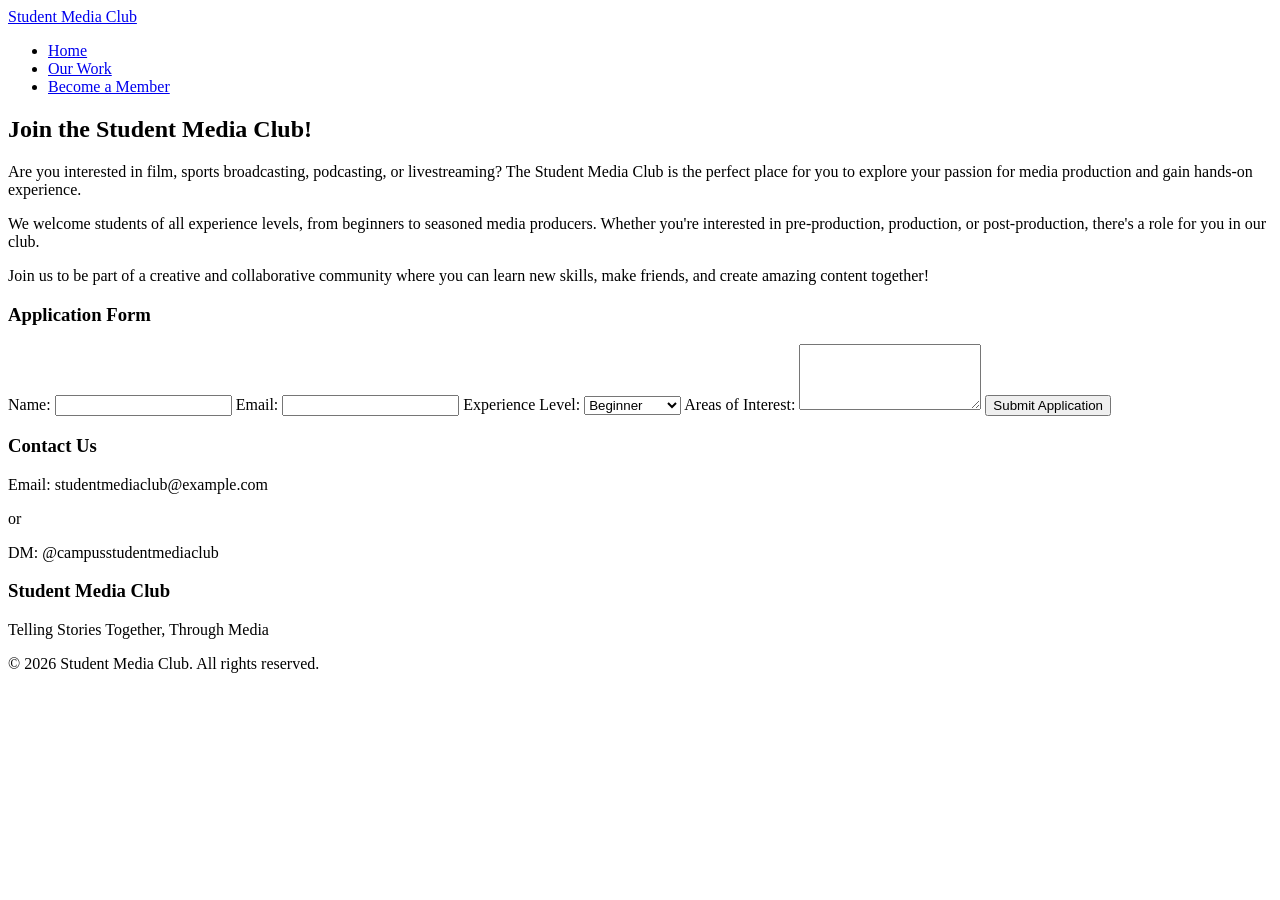
==== recruitment.html @ 14876620 "Update and rename recruits.html to recruitment.html" ====
<!-- Form Page -->
<!DOCTYPE html>
<html lang="en-ca">

  <head>
    <meta charset="utf-8" />
    <title>Student Media Club Recruitment</title>
    <link rel="stylesheet" href="style.css" />
  </head>

  <body>
    <header>
      <div id="logo"><a href="home.html">Student Media Club</a></div>
      <nav>
        <ul>
          <li><a href="home.html">Home</a></li>
          <li><a href="work.html">Our Work</a></li>
          <li><a href="recruitment.html">Become a Member</a></li>
        </ul>
      </nav>
    </header>

    <main>

      <!-- Recruitment Section -->
      <section class="recruitment">
        <h2>Join the Student Media Club!</h2>
        <p>Are you interested in film, sports broadcasting, podcasting, or livestreaming? 
          The Student Media Club is the perfect place for you to explore your passion for media production and gain hands-on experience.</p>
        <p>We welcome students of all experience levels, from beginners to seasoned media producers. 
          Whether you're interested in pre-production, production, or post-production, there's a role for you in our club.</p>
        <p>Join us to be part of a creative and collaborative community where you can learn new skills, make friends, and create amazing content together!</p>
        </section>  

        <section class="application form">
        <h3>Application Form</h3>
        <form action="submit_application.html" method="post">
          <label for="name">Name:</label>
          <input type="text" id="name" name="name" required />

          <label for="email">Email:</label>
          <input type="email" id="email" name="email" required />

          <label for="experience">Experience Level:</label>
          <select id="experience" name="experience">
            <option value="beginner">Beginner</option>
            <option value="intermediate">Intermediate</option>
            <option value="advanced">Advanced</option>
          </select>

          <label for="interests">Areas of Interest:</label>
          <textarea id="interests" name="interests" rows="4"></textarea>

          <button type="submit">Submit Application</button>
        </form>
      </section>

        <!-- Contact Information -->
        <section class="contact">
        <div class="contact-info">
          <h3>Contact Us</h3>
          <p>Email: studentmediaclub@example.com</p><p>or</p><p>DM: @campusstudentmediaclub</p>
        </div>
      </section>

    <footer>
      <h3 class="logo">Student Media Club</h3>
      <p class="footer-text">Telling Stories Together, Through Media</p>
      <p>&copy; 2026 Student Media Club. All rights reserved.</p>
    </footer>

    </main>
  </body>
</html>
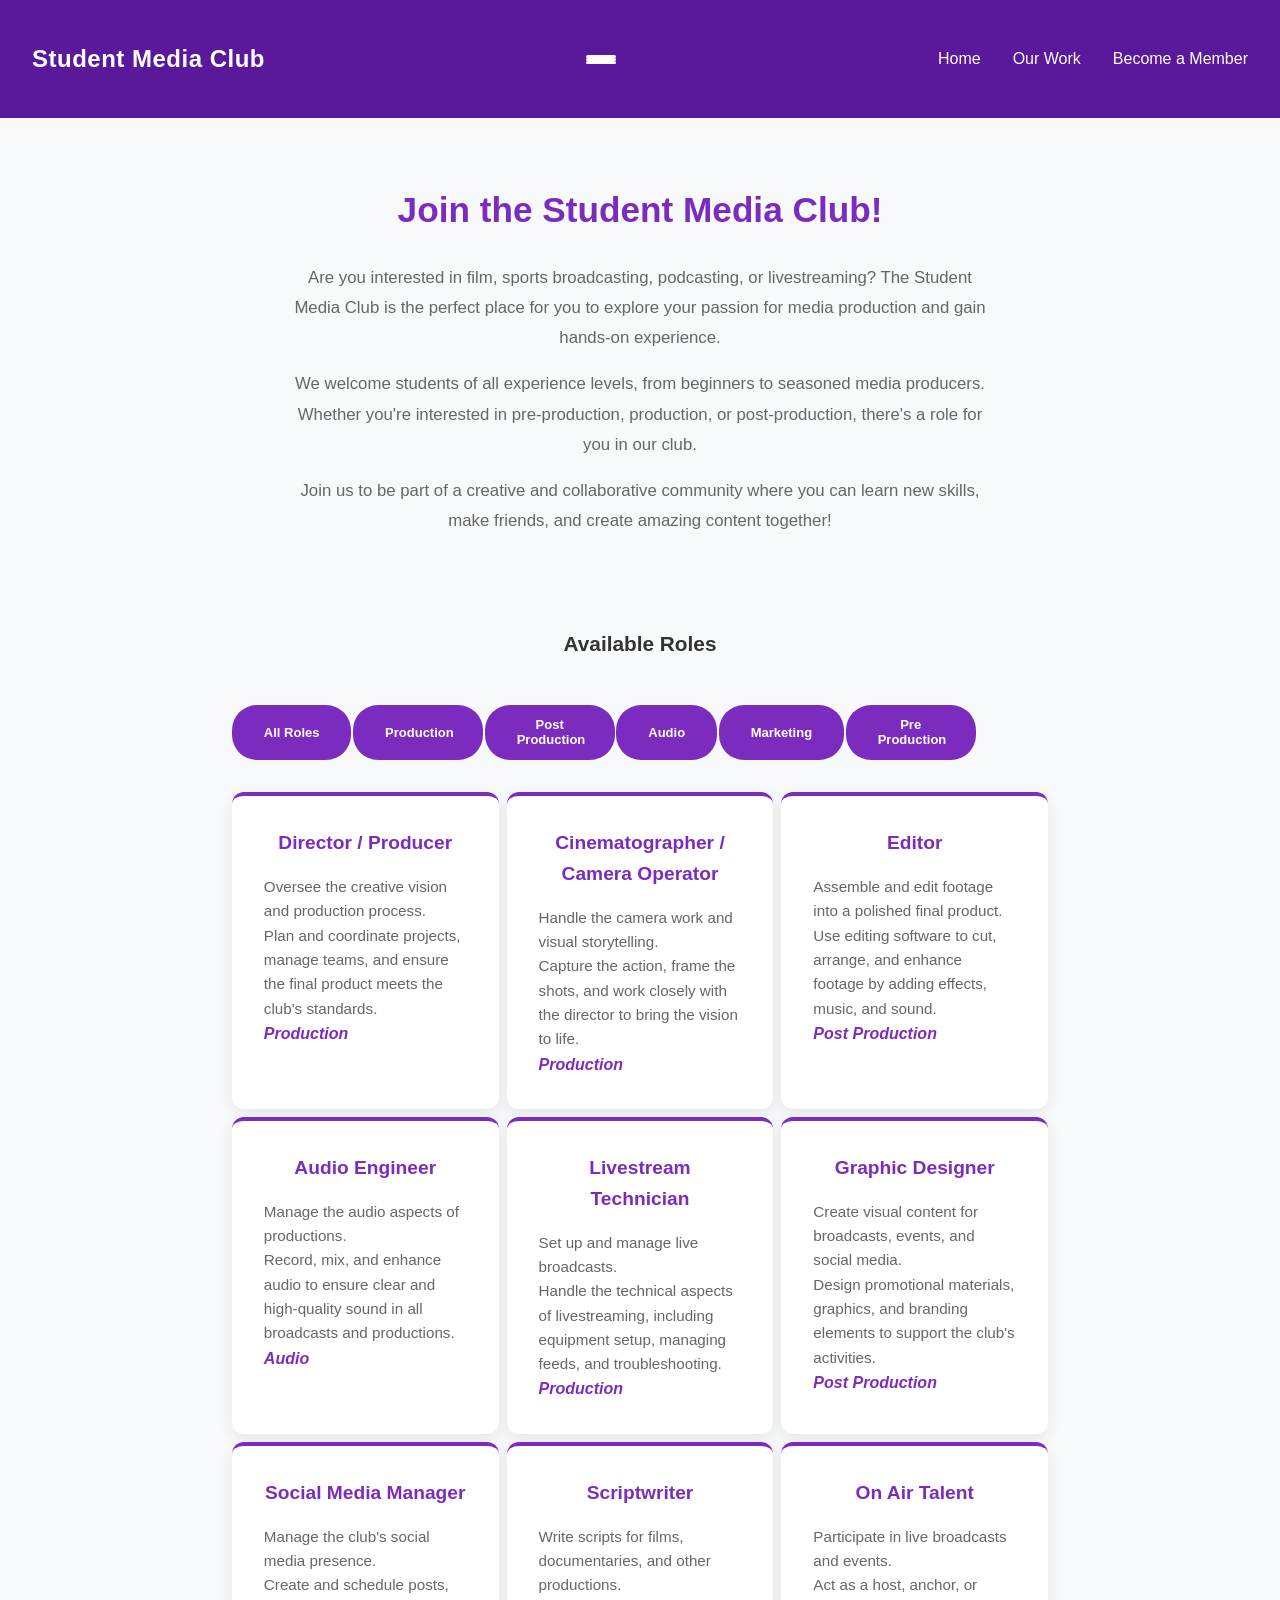
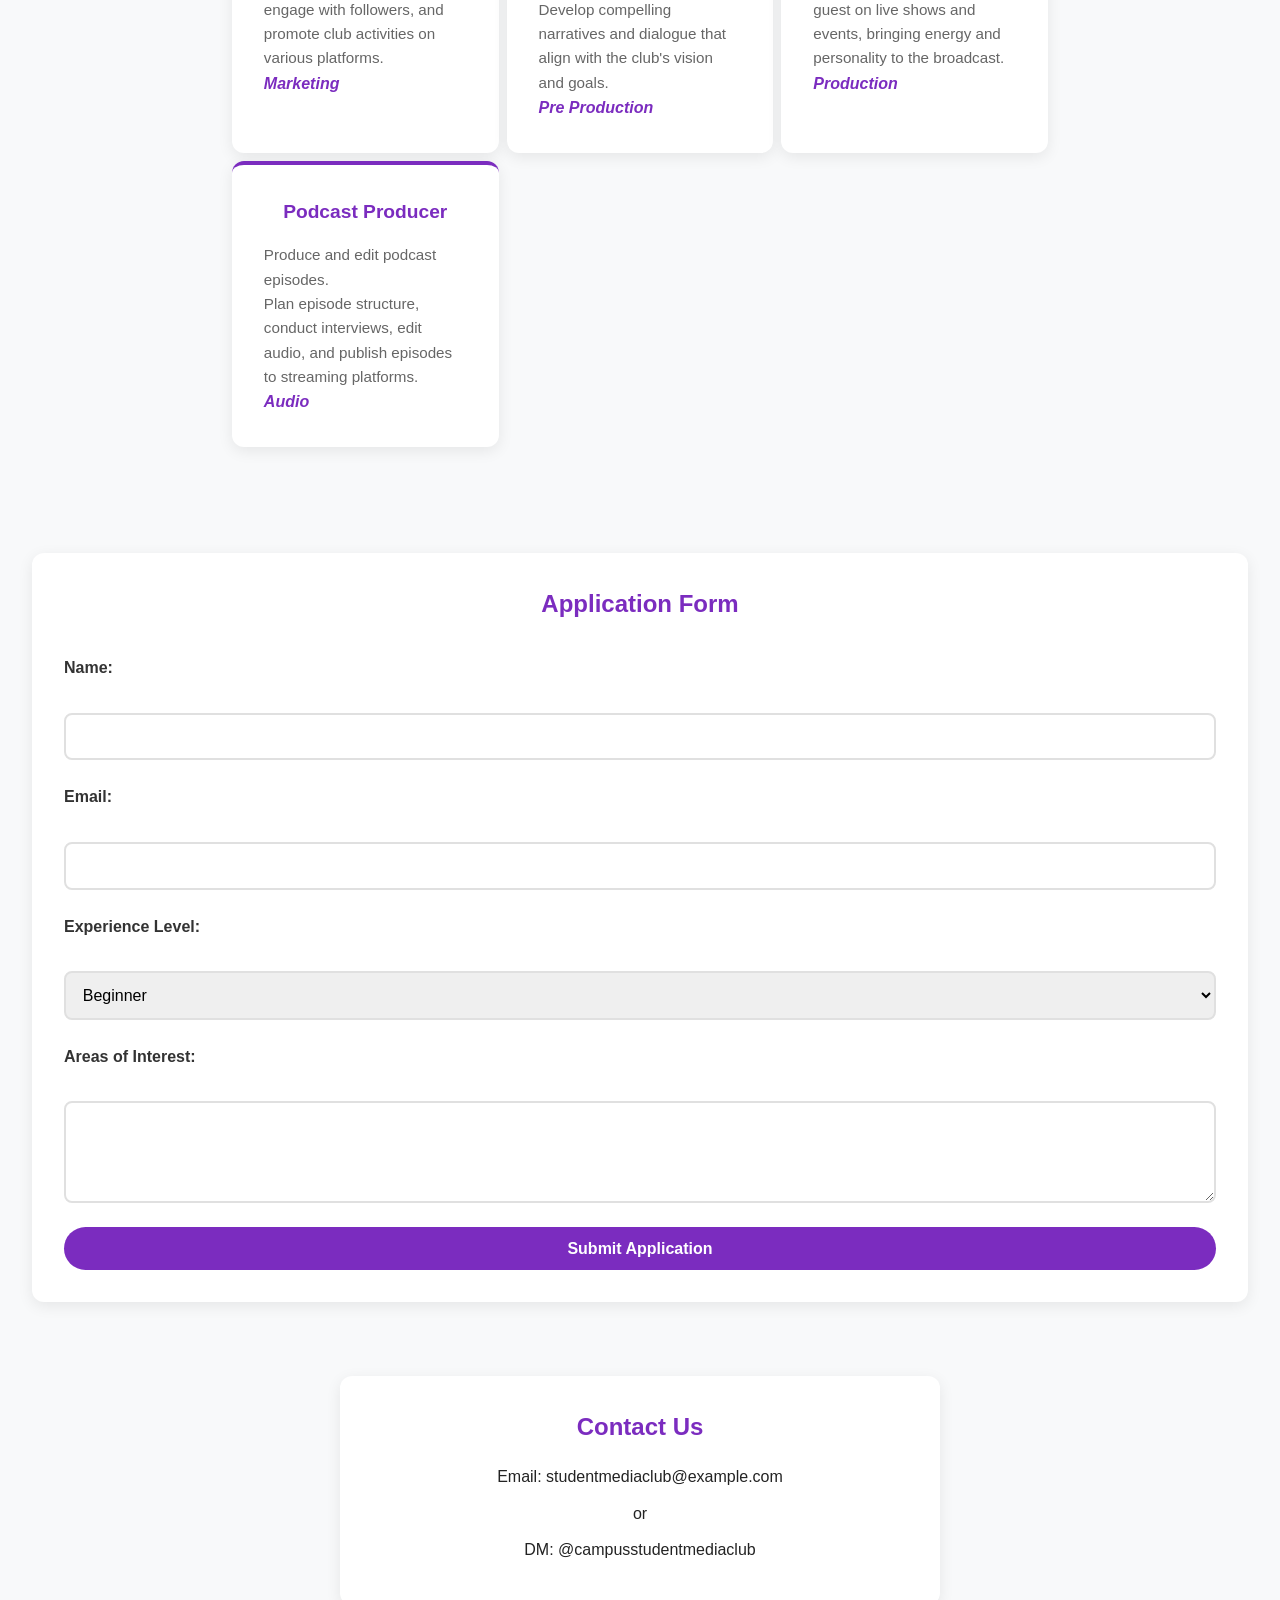
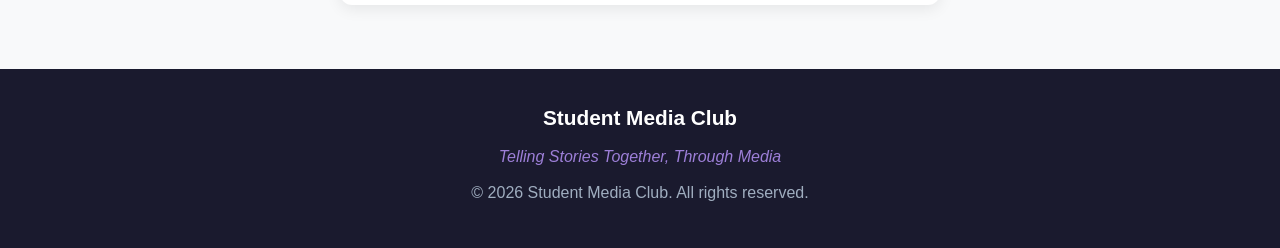
==== commit 732bed97: "added nav menu toggle, form validation, dynamic roles, tabs, back-to-top, and quote API: accessible " ====
--- a/recruitment.html
+++ b/recruitment.html
@@ -1,74 +1,94 @@
-<!-- Form Page -->
-<!DOCTYPE html>
-<html lang="en-ca">
-
-  <head>
-    <meta charset="utf-8" />
-    <title>Student Media Club Recruitment</title>
-    <link rel="stylesheet" href="style.css" />
-  </head>
-
-  <body>
-    <header>
-      <div id="logo"><a href="home.html">Student Media Club</a></div>
-      <nav>
-        <ul>
-          <li><a href="home.html">Home</a></li>
-          <li><a href="work.html">Our Work</a></li>
-          <li><a href="recruitment.html">Become a Member</a></li>
-        </ul>
-      </nav>
-    </header>
-
-    <main>
-
-      <!-- Recruitment Section -->
-      <section class="recruitment">
-        <h2>Join the Student Media Club!</h2>
-        <p>Are you interested in film, sports broadcasting, podcasting, or livestreaming? 
-          The Student Media Club is the perfect place for you to explore your passion for media production and gain hands-on experience.</p>
-        <p>We welcome students of all experience levels, from beginners to seasoned media producers. 
-          Whether you're interested in pre-production, production, or post-production, there's a role for you in our club.</p>
-        <p>Join us to be part of a creative and collaborative community where you can learn new skills, make friends, and create amazing content together!</p>
-        </section>  
-
-        <section class="application form">
-        <h3>Application Form</h3>
-        <form action="submit_application.html" method="post">
-          <label for="name">Name:</label>
-          <input type="text" id="name" name="name" required />
-
-          <label for="email">Email:</label>
-          <input type="email" id="email" name="email" required />
-
-          <label for="experience">Experience Level:</label>
-          <select id="experience" name="experience">
-            <option value="beginner">Beginner</option>
-            <option value="intermediate">Intermediate</option>
-            <option value="advanced">Advanced</option>
-          </select>
-
-          <label for="interests">Areas of Interest:</label>
-          <textarea id="interests" name="interests" rows="4"></textarea>
-
-          <button type="submit">Submit Application</button>
-        </form>
-      </section>
-
-        <!-- Contact Information -->
-        <section class="contact">
-        <div class="contact-info">
-          <h3>Contact Us</h3>
-          <p>Email: studentmediaclub@example.com</p><p>or</p><p>DM: @campusstudentmediaclub</p>
-        </div>
-      </section>
-
-    <footer>
-      <h3 class="logo">Student Media Club</h3>
-      <p class="footer-text">Telling Stories Together, Through Media</p>
-      <p>&copy; 2026 Student Media Club. All rights reserved.</p>
-    </footer>
-
-    </main>
-  </body>
-</html>
+<!--  AI was used, in part, to create this code. The code itself was made mostly by a human. 
+All comments including this one were written by a human. -->
+<!-- Form Page -->
+<!DOCTYPE html>
+<html lang="en-ca">
+
+  <head>
+    <meta name="viewport" content="width=device-width, initial-scale=1.0" charset="utf-8" />
+    <title>Student Media Club Recruitment</title>
+    <link rel="stylesheet" href="style.css" />
+  </head>
+
+  <body>
+    <header>
+      <div id="logo"><a href="home.html">Student Media Club</a></div>
+
+      <!-- Hamburger Button -->
+      <button class="hamburger" id="hamburger" aria-label="Toggle navigation" aria-expanded="false">
+        <span class="bar"></span>
+        <span class="bar"></span>
+        <span class="bar"></span>
+      </button>
+
+      <nav id="nav-menu" class="nav-menu">
+        <ul>
+          <li><a href="home.html">Home</a></li>
+          <li><a href="work.html">Our Work</a></li>
+          <li><a href="recruitment.html">Become a Member</a></li>
+        </ul>
+      </nav>
+    </header>
+
+    <main>
+
+      <!-- Recruitment Section -->
+      <section class="recruitment">
+        <h2>Join the Student Media Club!</h2>
+        <p>Are you interested in film, sports broadcasting, podcasting, or livestreaming? 
+          The Student Media Club is the perfect place for you to explore your passion for media production and gain hands-on experience.</p>
+        <p>We welcome students of all experience levels, from beginners to seasoned media producers. 
+          Whether you're interested in pre-production, production, or post-production, there's a role for you in our club.</p>
+        <p>Join us to be part of a creative and collaborative community where you can learn new skills, make friends, and create amazing content together!</p>
+        </section>  
+
+        <section class="roles-section">
+          <h3>Available Roles</h3>
+          <div class="role-cards">
+            <div class="role-filter-btns"id="role-filters"></div>
+            <div id="dynamic-roles" class="available-roles"></div>
+          </div>
+        </section>
+
+        <section class="application-form">
+        <h3>Application Form</h3>
+        <form id="application-form" action="submit_application.html" method="post">
+          <label for="name">Name:</label>
+          <input type="text" id="name" name="name" required />
+
+          <label for="email">Email:</label>
+          <input type="email" id="email" name="email" required />
+
+          <label for="experience">Experience Level:</label>
+          <select id="experience" name="experience">
+            <option value="beginner">Beginner</option>
+            <option value="intermediate">Intermediate</option>
+            <option value="advanced">Advanced</option>
+          </select>
+
+          <label for="interests">Areas of Interest:</label>
+          <textarea id="interests" name="interests" rows="4"></textarea>
+
+          <button type="submit">Submit Application</button>
+        </form>
+      </section>
+
+        <!-- Contact Information -->
+      <section class="contact">
+        <div class="contact-info">
+          <h3>Contact Us</h3>
+          <p>Email: studentmediaclub@example.com</p><p>or</p><p>DM: @campusstudentmediaclub</p>
+        </div>
+      </section>
+    </main>
+
+    <footer>
+      <h3 class="logo">Student Media Club</h3>
+      <p class="footer-text">Telling Stories Together, Through Media</p>
+      <p>&copy; 2026 Student Media Club. All rights reserved.</p>
+    </footer>
+        <!-- Back to Top -->
+    <button id="back-to-top">&#8593;</button>
+    <script src="script.js"></script>
+  </body>
+</html>
--- a/style.css
+++ b/style.css
@@ -0,0 +1,1141 @@
+/* AI was used, in part, to create this code. The code itself was made mostly by a human. 
+A human wrote this comment, but some comments were written by and/or with the help of AI*/
+/* ================================================
+  GLOBAL STYLES & RESET
+  ================================================ */
+
+* {
+  margin: 0;
+  padding: 0;
+  box-sizing: border-box;
+}
+
+html {
+  scroll-behavior: smooth;
+  width: auto;
+}
+
+body {
+  font-family: "Segoe UI", "Roboto", "Oxygen", "Ubuntu", "Cantarell", sans-serif;
+  line-height: 1.6;
+  color: #333;
+  background-color: #f8f9fa;
+  width: 100%;
+  border-width: 100%;
+  display: flex;
+  flex-direction: column;
+}
+
+/* ================================================
+  HEADER & NAVIGATION
+  ================================================ */
+
+header {
+  background: #5a189a;
+  color: white;
+  padding: 2.5rem 2rem;
+  display: flex;
+  justify-content: space-between;
+  align-items: center;
+}
+
+#logo {
+  font-size: 1.5rem;
+  font-weight: 700;
+  letter-spacing: 0.5px;
+}
+
+#logo a {
+  color: white;
+  text-decoration: none;
+  transition: opacity 0.3s ease;
+}
+
+#logo a:hover {
+  opacity: 0.8;
+}
+
+header nav ul {
+  list-style: none;
+  display: flex;
+  gap: 2rem;
+}
+
+header nav a {
+  color: white;
+  text-decoration: none;
+  transition: opacity 0.3s ease;
+  position: relative;
+}
+
+header nav a:hover {
+  opacity: 0.8;
+}
+
+header nav a::after {
+  content: '';
+  position: absolute;
+  bottom: -8px;
+  left: 0;
+  width: 0;
+  height: 2px;
+  background-color: white;
+  transition: width 0.3s ease;
+}
+
+header nav a:hover::after {
+  width: 100%;
+}
+
+.hamburger { 
+  flex-direction: column;
+  gap: 5px;
+  background: none;
+  border: none;
+  cursor: pointer;
+  padding: 0.5rem;
+}
+
+.bar {
+  display: block;
+  width: 30px;
+  height: 3px;
+  background-color: white;
+  border-radius: 3px;
+  transition: all 0.3s ease;
+}
+
+.tab {
+  display: none;
+}
+
+.tab.active {
+  display: block;
+}
+
+.tab-button:hover {
+  transform: scale(1.05);
+  border-top: #b799d1;
+}
+
+/* ================================================
+  MAIN CONTENT & LAYOUT
+  ================================================ */
+
+main {
+  max-width: 1280px;
+  margin: 0 auto;
+  padding: 2rem;
+  width: 100%;
+  display: flex;
+  flex-direction: column;
+  gap: 10px;
+  flex: 1;
+  flex-grow: 1;
+}
+
+section {
+  margin: 0;
+  padding: 0;
+}
+
+h1 {
+  font-size: 2.8rem;
+  margin-bottom: 1rem;
+  color: #000000;
+  text-align: center;
+}
+
+h2 {
+  font-size: 2.2rem;
+  margin-bottom: 1rem;
+  color: #2d1b4e;
+}
+
+h3 {
+  font-size: 1.3rem;
+  color: #333;
+  margin-bottom: 0.8rem;
+}
+
+p {
+  color: #232323;
+  line-height: 1.8;
+}
+
+a {
+  color: white;
+}
+
+/* ================================================
+  HERO / WELCOME SECTION
+    ================================================ */
+
+.welcome {
+  display: grid;
+  grid-template-columns: 1.5fr;
+  align-items: center;
+  justify-content: left;
+  gap: 3rem;
+  width: 100%;
+  min-height: 70vh;
+  background: white;
+  padding: 2rem;
+  border-radius: 1.5rem;
+}
+
+.welcome-text {
+  text-align: left;
+}
+
+.welcome-text h2 {
+  font-size: 3rem;
+  margin-bottom: 1.5rem;
+  color: #000000;
+}
+
+.welcome-text p {
+  font-size: 1.1rem;
+  margin-bottom: 1.5rem;
+  line-height: 1.8;
+}
+
+.buttons {
+  display: flex;
+  row-gap: 1rem;
+  column-gap: 0.6rem;
+  margin-bottom: 2rem;
+  flex-wrap: wrap;
+}
+
+.button,
+button {
+  padding: 0.8rem 2rem;
+  border: none;
+  border-radius: 25px;
+  font-size: 1rem;
+  font-weight: 600;
+  color: white;
+  background: #7b2cbf;
+  cursor: pointer;
+  transition: all 0.3s ease;
+  flex-wrap: wrap;
+}
+
+
+  .buttons button a {
+  color: white;
+  text-decoration: none;
+  font-size: clamp(0.5rem, 1rem, 1.5rem);
+}
+
+button:hover {
+  transform: scale(1.05);
+}
+
+button a:hover{
+  color: #b799d1;
+}
+
+.little_infos {
+  display: inline-block;
+  width: 100%;
+}
+
+.little_info {
+  /* display: inline-block; */
+  width: auto;
+  background: #f0ebf8;
+  color: #7b2cbf;
+  padding: 0.5rem 1rem;
+  border-radius: 20px;
+  font-size: 0.9rem;
+  font-weight: 600;
+  margin-bottom: 1.5rem;
+  width: 100%;
+  max-width: 250px;
+}
+
+.image_container {
+  display: flex;
+  flex-direction: column;
+  justify-content: center;
+  align-items: center;
+}
+
+.image_container img {
+  width: 100%;
+  max-width: 1000px;
+  border-radius: 1.5rem;
+  object-fit: cover;
+}
+
+.caption {
+  display: flex;
+  flex-wrap: wrap;
+  justify-content: center;
+  text-align: center;
+  margin-top: 1.5rem;
+  color: #7b2cbf;
+  font-weight: 600;
+  font-size: 0.95rem;
+}
+
+.quote-section {
+  display: flex;
+  flex-direction: column;
+  background: #f0ebf8;
+  padding: 2rem;
+  border-radius: 12px;
+  margin: 2rem 0;
+}
+
+.quote-display {
+  font-style: italic;
+}
+
+.tabs {
+  display: flex;
+  flex-direction: column;
+  width: 100%;
+  align-items: center;
+  padding-top: 2rem;
+  background: white;
+  border-radius: 1.5rem;
+}
+
+.tab-content {
+  width: 100%;
+}
+
+/* ================================================
+  CARDS & GRIDS
+  ================================================ */
+
+.cards {
+  list-style: none;
+  gap: 2rem;
+  margin: 2rem 0;
+  padding: 0;
+}
+
+.cards li {
+  background: white;
+  border-radius: 12px;
+  padding: 2rem;
+  box-shadow: 0 4px 15px rgba(0, 0, 0, 0.08);
+  transition: all 0.3s ease;
+  border: none;
+  border-top: 4px solid #7b2cbf;
+}
+
+.cards li:hover {
+  transform: translateY(-8px);
+  box-shadow: 0 8px 25px rgba(123, 44, 191, 0.15);
+}
+
+.cards li h3 {
+  color: #7b2cbf;
+  margin-bottom: 1rem;
+  font-size: 1.2rem;
+  text-align: center;
+}
+
+.cards li p {
+  color: #666;
+  font-size: 0.95rem;
+  line-height: 1.6;
+}
+
+/* ================================================
+  WHAT WE DO - FIND YOUR ROLE
+  ================================================ */
+
+.what-we-do {
+  text-align: center;
+  padding: 2rem 0;
+}
+
+.find-your-role {
+  text-align: center;
+  padding: 2rem 0;
+}
+
+.what-we-do .cards {
+  display: grid;
+  grid-template-columns: repeat(2, 1fr);
+}
+
+.find-your-role .cards {
+  display: grid;
+  grid-template-columns: repeat(3, 1fr);
+}
+
+/* ================================================
+  W-W-D - F-Y-R - B-F SECTION
+  ================================================ */
+.what-we-do h2,
+.find-your-role h2 {
+  text-align: center;
+  padding: 1rem;
+}
+
+
+/* ================================================
+  BEGINNER FRIENDLY SECTION
+  ================================================ */
+
+.beginner-friendly {
+  background: linear-gradient(150deg, #7b2cbf 0%, #5a189a 100%);
+  color: white;
+  padding: 3rem 2rem;
+  border-radius: 16px;
+  text-align: center;
+  margin: 2rem 0;
+}
+
+.beginner-friendly h2 {
+  color: white;
+  font-size: 2.2rem;
+  margin-bottom: 1rem;
+}
+
+.beginner-friendly p {
+  color: rgba(255, 255, 255, 0.9);
+  max-width: 900px;
+  margin: 0 auto 2rem;
+  font-size: 1.05rem;
+}
+
+.look-here {
+  background: rgba(255, 255, 255, 0.1);
+  padding: 2rem;
+  border-radius: 12px;
+  margin: 1rem 0;
+  display: inline-block;
+  min-width: 200px;
+  backdrop-filter: blur(10px);
+}
+
+.look-here p,
+[class*="look here"] p {
+  color: rgba(255, 255, 255, 0.9);
+  margin: 0.5rem 0 0 0;
+  font-size: 0.95rem;
+}
+
+.note {
+    font-size:xx-large;
+    font-weight: 700;
+}
+
+/* ================================================
+  TESTIMONIALS / MEMBER REVIEWS
+  ================================================ */
+
+.testimonials {
+  display: flex;
+  flex-direction: column;
+  align-items: center;
+  padding: 2rem;
+  background-color: #f0ebf8;
+  border-radius: 1.5rem;
+}
+
+.cards ul.testimonials {
+  list-style: none;
+  display: grid;
+  grid-column: auto;
+  grid-template-rows: repeat(3, 1fr);
+}
+
+.cards li.testimonials {
+  list-style: none;
+  padding: 2rem;
+  display: grid;
+  flex-direction: column;
+}
+
+.testimonial-content {
+  list-style: none;
+  flex: 1;
+  margin-bottom: 1rem;
+}
+
+.testimonial-text {
+  color: #666;
+  font-size: 0.95rem;
+  line-height: 1.6;
+  margin-bottom: 1.5rem;
+}
+
+.member-name {
+  font-weight: 700;
+  color: #333;
+  margin: 0;
+}
+
+.member-title {
+  color: #7b2cbf;
+  font-size: 0.98rem;
+  margin: 0;
+}
+
+/* ================================================
+  GALLERY
+  ================================================ */
+
+.gallery {
+  margin: 3rem 0;
+}
+
+.gallery h2 {
+  text-align: center;
+  margin-bottom: 2rem;
+}
+
+.image-grid {
+  display: grid;
+  grid-template-columns: repeat(auto-fit, minmax(250px, 1fr));
+  gap: 1.5rem;
+}
+
+.image-grid img {
+  width: 100%;
+  height: 250px;
+  object-fit: cover;
+  border-radius: 12px;
+  transition: all 0.3s ease;
+  cursor: pointer;
+}
+
+.image-grid img:hover {
+  transform: scale(1.05);
+  box-shadow: 0 8px 25px rgba(123, 44, 191, 0.15);
+}
+
+/* ================================================
+  PROJECTS
+  ================================================ */
+
+.project {
+  margin: 2rem 0;
+  padding: 2rem;
+  background: white;
+  border-radius: 12px;
+  box-shadow: 0 4px 15px rgba(0, 0, 0, 0.08);
+}
+
+.project h3 {
+  color: #7b2cbf;
+  font-size: 1.5rem;
+  margin-bottom: 1rem;
+}
+
+.project p {
+  margin-bottom: 1.5rem;
+  line-height: 1.8;
+}
+
+.project .image-grid {
+  margin-top: 1.5rem;
+}
+
+/* ================================================
+  JOIN US SECTION
+  ================================================ */
+
+.join-us{
+  background: linear-gradient(135deg, #7b2cbf 0%, #5a189a 100%);
+  color: white;
+  padding: 3rem 2rem;
+  border-radius: 16px;
+  text-align: center;
+  margin: 2rem 0;
+  display: flex;
+  flex-direction: column;
+  justify-content: center;
+  align-items: center;
+}
+
+.join-prompt {
+  align-items: center;
+  gap: 20px;
+}
+
+.join-us h2 {
+  color: white;
+  font-size: 2rem;
+  margin-bottom: 1rem;
+}
+
+.join-us p {
+  color: rgba(255, 255, 255, 0.9);
+  margin-bottom: 1.5rem;
+}
+
+.join-us button {
+  margin-top: 1rem;
+}
+
+/* ================================================
+  RECRUITMENT/FORM PAGES
+  ================================================ */
+
+.recruitment {
+  text-align: center;
+  padding: 2rem 0;
+}
+
+.recruitment h2 {
+  color: #7b2cbf;
+  font-size: 2.2rem;
+  margin-bottom: 1.5rem;
+}
+
+.recruitment p {
+  color: #666;
+  max-width: 700px;
+  margin: 1rem auto;
+  font-size: 1.05rem;
+  line-height: 1.8;
+}
+
+.roles-section {
+  display: flex;
+  flex-direction: column;
+  align-items: center;
+  gap: 2rem;
+  margin: 2rem 0;
+}
+
+.role-filter-btns {
+  display: flex;
+  flex: 1;
+  flex-direction: row;
+  gap: 0.1rem;
+  width: 100%;
+  max-width: 760px;
+}
+
+.filter-btn {
+  width: auto;
+  max-width: 130px;
+  font-size: small;
+}
+
+.filter-btn:hover {
+  transform: scale(1.05);
+}
+
+.available-roles .cards {
+  display: grid;
+  grid-template-columns: repeat(auto-fit, minmax(250px, 1fr));
+  gap: 0.5rem;
+}
+
+.role-badge {
+  font-style: italic;
+  color: #7b2cbf;
+  font-weight: 600;
+}
+
+.application-form {
+  background: white;
+  padding: 2rem;
+  border-radius: 12px;
+  box-shadow: 0 4px 15px rgba(0, 0, 0, 0.08);
+  width: 100%;
+  max-width: 800;
+  margin: 2rem auto;
+}
+
+.application-form h3 {
+  color: #7b2cbf;
+  font-size: 1.5rem;
+  text-align: center;
+  margin-bottom: 2rem;
+}
+
+form {
+  display: flex;
+  flex-direction: column;
+  gap: 1.5rem;
+}
+
+label {
+  display: block;
+  font-weight: 600;
+  color: #333;
+  margin-bottom: 0.5rem;
+  text-align: left;
+}
+
+input,
+select,
+textarea {
+  width: 100%;
+  padding: 0.8rem;
+  border: 2px solid #e0e0e0;
+  border-radius: 8px;
+  font-size: 1rem;
+  font-family: inherit;
+  transition: border-color 0.3s ease;
+}
+
+input:focus,
+select:focus,
+textarea:focus {
+  border-color: #7b2cbf;
+  outline: none;
+}
+
+form button {
+  background: #7b2cbf;
+  padding: 0.8rem 2rem;
+}
+
+form button:hover {
+  background: #5a189a;
+}
+.error-field {
+  border: 2px solid #dc2626;
+  border-radius: 8px;
+}
+
+.error-message {
+  display: block;
+  color: #dc2626;
+  font-size: 0.875rem;
+  margin-top: 0.25rem;
+}
+
+/* ================================================
+  CONTACT SECTION
+  ================================================ */
+
+.contact {
+  background: white;
+  padding: 2rem;
+  border-radius: 12px;
+  box-shadow: 0 4px 15px rgba(0, 0, 0, 0.08);
+  text-align: center;
+  width: 100%;
+  max-width: 600px;
+  margin: 2rem auto;
+}
+
+.contact h3 {
+  color: #7b2cbf;
+  font-size: 1.5rem;
+  margin-bottom: 1rem;
+}
+
+.contact-info p {
+  margin: 0.5rem 0;
+}
+
+.contact-info a {
+  color: #7b2cbf;
+  text-decoration: none;
+  font-weight: 600;
+  transition: opacity 0.3s ease;
+}
+
+.contact-info a:hover {
+  opacity: 0.7;
+}
+
+/* ================================================
+  FOOTER
+  ================================================ */
+
+footer {
+  background-color: #1a1a2e;
+  color: #a0aec0;
+  padding: 2rem;
+  text-align: center;
+  margin-top: auto;
+  border-top: auto;
+}
+
+footer .logo {
+  font-size: 1.3rem;
+  font-weight: 700;
+  color: white;
+  margin-bottom: 0.5rem;
+}
+
+footer .footer-text {
+  color: #9d7fd8;
+  margin-bottom: 0.5rem;
+  font-style: italic;
+}
+
+footer p {
+  color: #a0aec0;
+  margin: 0.5rem 0;
+}
+
+footer a {
+  color: #9d7fd8;
+  text-decoration: none;
+  transition: color 0.3s ease;
+}
+
+footer a:hover {
+  color: #b799d1;
+}
+
+/* ================================================
+  BACK TO TOP BUTTON
+  ================================================ */
+
+#back-to-top {
+  position: fixed;
+  bottom: 2rem;
+  right: 2rem;
+  background: #7b2cbf;
+  color: white;
+  width: 50px;
+  height: 50px;
+  font-size: 1.3rem;
+  cursor: pointer;
+  opacity: 0;
+  visibility: hidden;
+  transition: opacity 0.3s ease, visibility 0.3s ease;
+  z-index: 999;
+}
+
+#back-to-top.visible {
+  opacity: 1;
+  visibility: visible;
+}
+
+#back-to-top:hover {
+    transform: scale(1.02);
+}
+
+/* ================================================
+    RESPONSIVE DESIGN
+   ================================================ */
+
+/* AI-assisted: Used VSCode GitHub Copilot to help with
+  how to format responsive design for this code */
+
+/* ================================================
+  Desktop & Large Screens
+   ================================================ */
+
+@media (max-width: 1024px) {
+  main {
+    padding: 1.5rem;
+    gap: 2.5rem;
+  }
+
+  .welcome-section {
+    flex-direction: column;
+    gap: 2rem;
+  }
+
+  .welcome-text h2 {
+    font-size: 2.2rem;
+  }
+
+  h1 {
+    font-size: 2.2rem;
+  }
+
+  h2 {
+    font-size: 1.8rem;
+  }
+}
+
+/* ================================================
+  Tablet & Mobile Styles
+   ================================================ */
+
+@media (max-width: 768px) {
+  header {
+    flex-wrap: wrap;
+    flex-direction: row;
+    gap: 1.5rem;
+    padding: 1.5rem;
+  }
+
+  header nav {
+  display: flex;
+  flex-direction: column;
+  align-items: flex-end;
+  width: 100%;
+  }
+
+  header nav ul {
+    gap: 1rem;
+    justify-content: center;
+  }
+
+  header nav li {
+    background-color: #7b2cbf;
+    border-radius: 1rem;
+    padding: 0.25rem 0.5rem;
+  }
+
+  .hamburger {
+    display: flex;
+  }
+
+  
+  .nav-menu {
+    display: none;
+    gap: 1rem;
+    width: 100%;
+    padding: 1rem 0;
+  }
+
+  .nav-menu.open {
+    display: flex;
+    flex-direction: column;
+    align-items: center;
+  }
+
+  main {
+    padding: 1rem;
+    gap: 2rem;
+  }
+
+  .welcome {
+    display: grid;;
+    grid-template-columns: 1fr;
+    text-align: center;
+  }
+
+  .welcome-section {
+    order: 2;
+    flex-direction: column;
+    gap: 2rem;
+  }
+
+  .image_container {
+    order: 1;
+  }
+
+  #image {
+    width: 100%;
+    max-width: 768px;
+    margin: 0 auto;
+  }
+
+  .welcome-section {
+    display: flex;
+    align-items: center;
+    gap: 1rem;
+  }
+
+  .welcome-text h2 {
+    font-size: 2rem;
+  }
+
+  .buttons {
+    flex-wrap: nowrap;
+    flex-direction: row;
+  }
+
+  .buttons button {
+    width: 100%;
+  }
+
+  h1 {
+    font-size: 1.8rem;
+  }
+
+  h2 {
+    font-size: 1.5rem;
+  }
+
+  .image-grid {
+    grid-template-columns: repeat(auto-fit, minmax(250px, 1fr));
+    gap: 1rem;
+  }
+
+  .image-grid img {
+    height: 200px;
+  }
+
+  .beginner-friendly,
+  .join-us{
+    padding: 2rem 1rem;
+  }
+
+  .look-here {
+    display: block;
+    margin: 1rem 0;
+  }
+
+  .little_infos {
+    display: flex;
+    flex-direction: row;
+  }
+
+  .little_info {
+    display: inline-block;
+    margin-bottom: 0rem;
+    margin-right: 0;
+  }
+
+  .application-form {
+    padding: 1.5rem;
+    margin: 1.5rem auto;
+  }
+
+  .contact {
+    padding: 1.5rem;
+  }
+
+  footer {
+    padding: 1.5rem;
+  }
+
+  .cards .ul {
+    display: grid;
+    grid-template-columns: repeat(3, 1fr);
+  }
+}
+
+/* ================================================
+    Phones & Small Screens
+   ================================================ */
+
+@media (max-width: 480px) {
+  header {
+    flex-wrap: wrap;
+    padding: 0.8rem;
+  }
+
+  #logo {
+    font-size: 1.2rem;
+  }
+
+  header nav ul {
+    gap: 0.8rem;
+    font-size: 0.9rem;
+  }
+
+  main {
+    padding: 0.8rem;
+    gap: 1.5rem;
+  }
+
+  h1 {
+    font-size: 1.5rem;
+  }
+
+  h2 {
+    font-size: 1.2rem;
+  }
+
+  h3 {
+    font-size: 1.1rem;
+  }
+
+  .welcome {
+    padding: 1rem;
+  }
+
+  .welcome-section {
+    gap: 0.5rem;
+  }
+
+  .welcome-text h2 {
+    font-size: 1.8rem;
+  }
+
+  p {
+    font-size: 0.95rem;
+  }
+
+  .cards li {
+    padding: 1.5rem;
+  }
+
+  .buttons {
+    width: auto;
+    margin-bottom: 0.5rem;
+  }
+
+  .buttons button {
+    padding: 0.5rem 1.5rem;
+    font-size: 0.8rem;
+  }
+
+  .little_infos {
+    display: flex;
+    flex-direction: column;
+    gap: 0.5rem;
+    align-items: center;
+  }
+
+  .little_info {
+    width: 100%;
+    max-width: auto;
+  }
+
+  .quote-section {
+    margin-top: 0.5rem;
+  }
+
+  .beginner-friendly,
+  .join-us{
+    padding: 1.5rem 1rem;
+  }
+
+  .tab-buttons {
+    display: flex;
+    flex-direction: column;
+    gap: 0.25rem;
+  }
+
+  .tab-button {
+    padding: 0.5rem 2rem;
+  }
+
+  .what-we-do .cards, 
+  .find-your-role .cards, 
+  .beginner-friendly {
+    display: flex;
+    flex-direction: column;
+  }
+
+  .image-grid {
+    grid-template-columns: 1fr;
+  }
+
+  .role-cards {
+    width: 100%;
+    align-items: center;
+  }
+
+  .role-filter-btns {
+    display: grid;
+    grid-template-columns: repeat(3, 1fr);
+    align-items: center;
+    justify-items: center;
+    gap: 0.25rem;
+    font-weight: 100;
+  }
+
+  form {
+    gap: 1rem;
+  }
+
+  input,
+  select,
+  textarea {
+    padding: 0.7rem;
+    font-size: 0.95rem;
+  }
+
+  .project {
+    padding: 1.5rem;
+  }
+}
